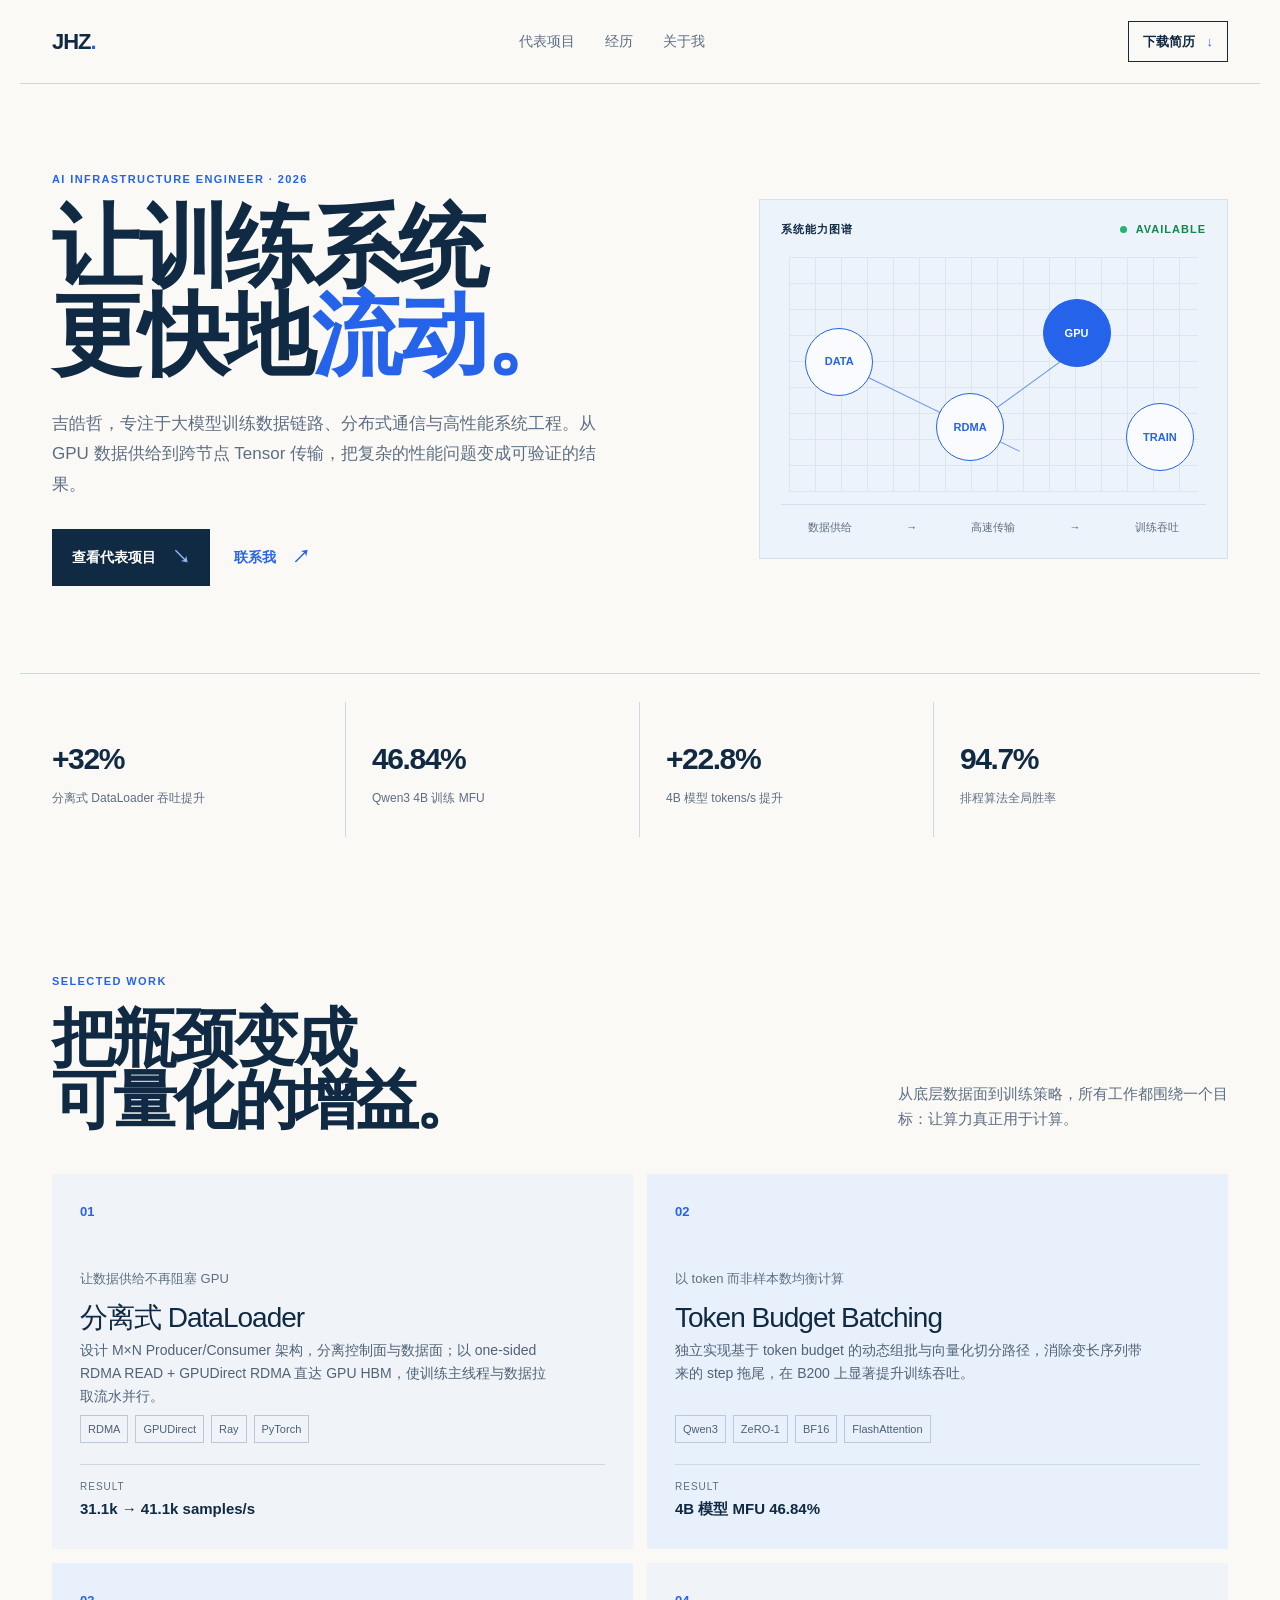
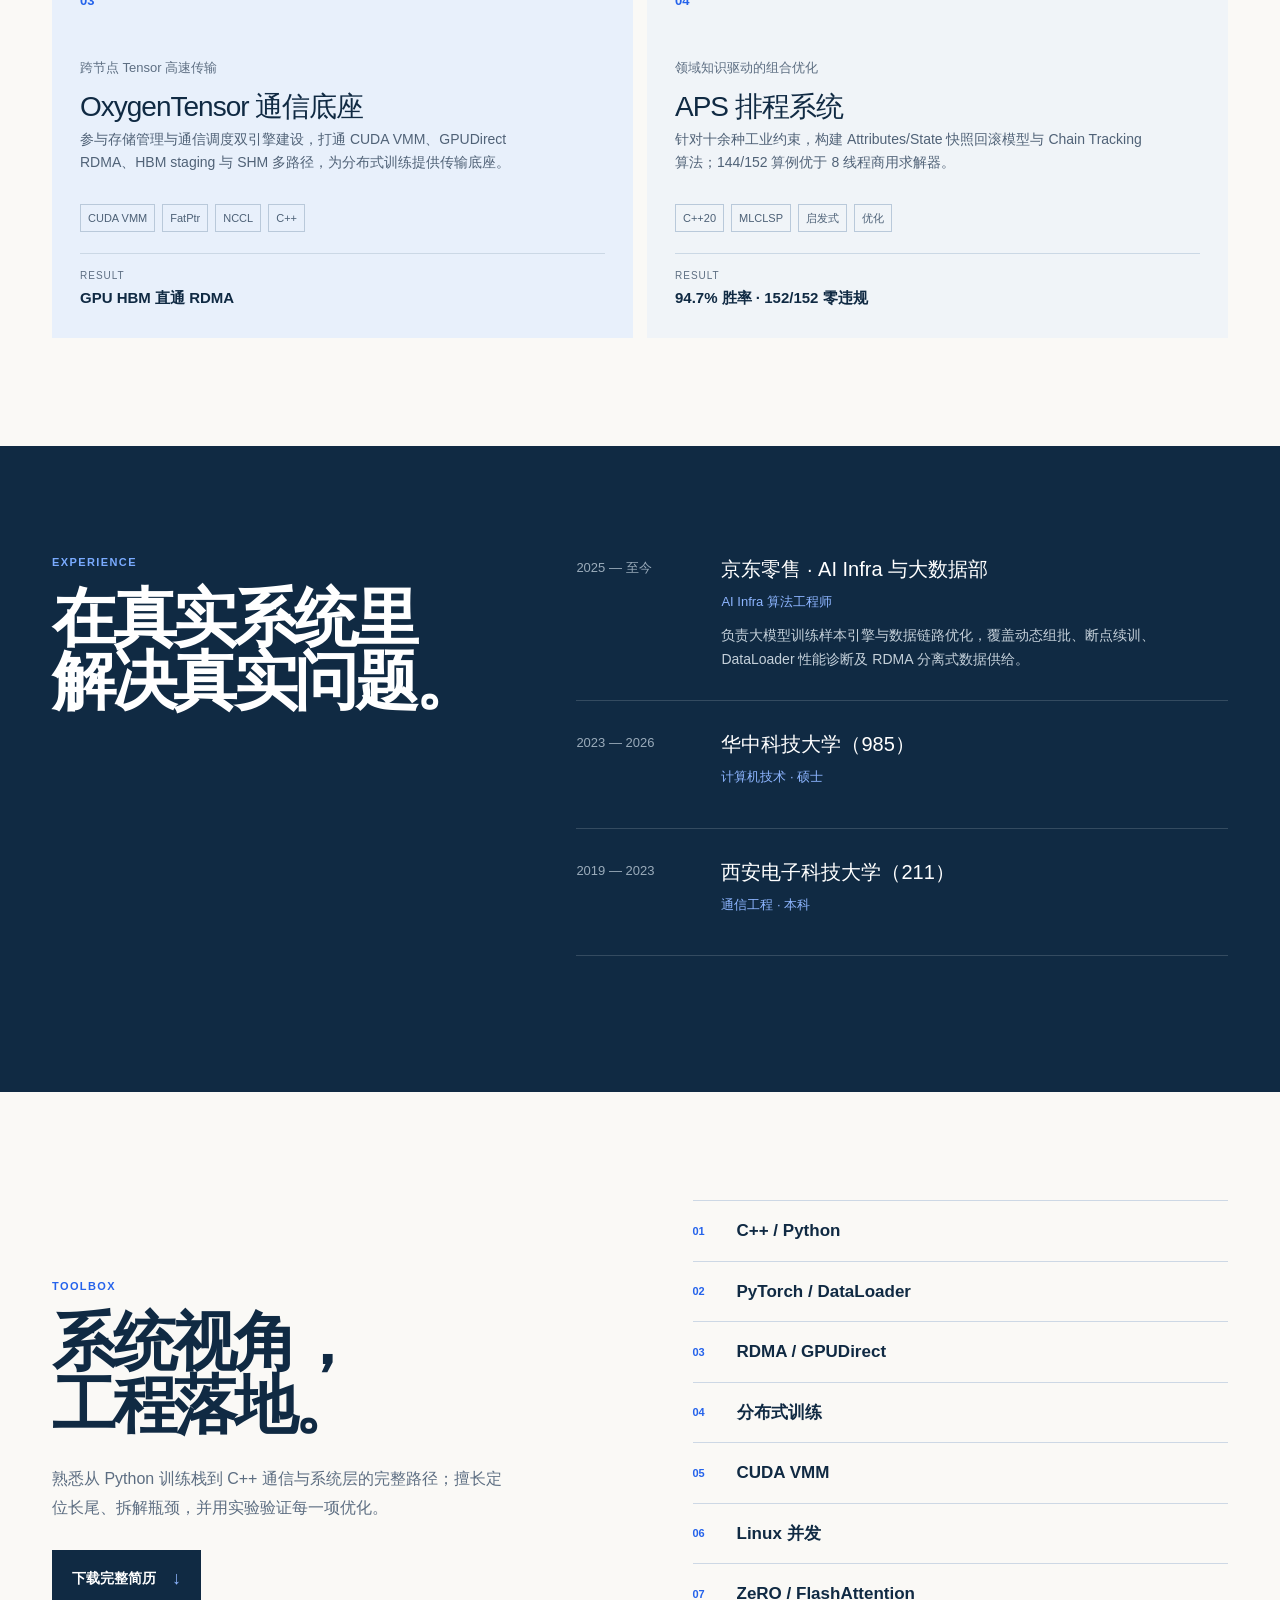
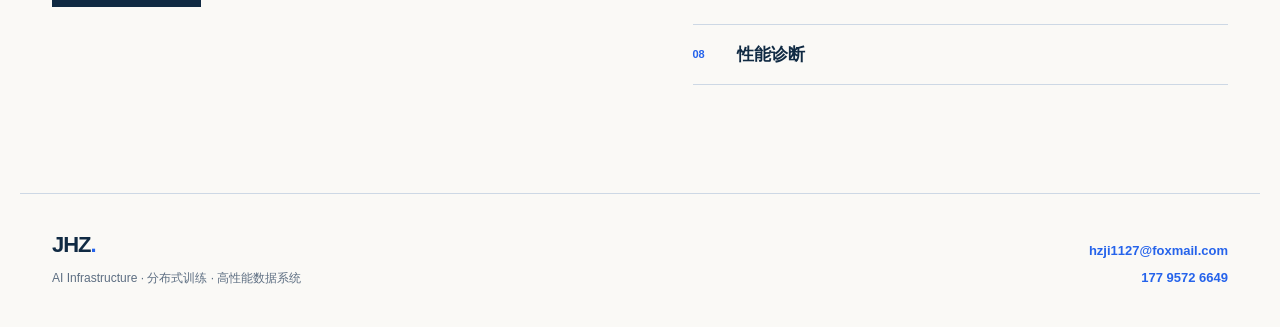
==== docs/index.html @ 4a2fa107 "docs: 增加 GitHub Pages 静态站点" ====
<!doctype html>
<html lang="zh-CN">
<head>
  <meta charset="utf-8"><meta name="viewport" content="width=device-width,initial-scale=1">
  <meta name="description" content="吉皓哲｜AI Infrastructure、分布式训练与高性能数据系统">
  <meta property="og:image" content="og.png"><title>吉皓哲｜AI Infrastructure Engineer</title>
  <link rel="stylesheet" href="style.css">
</head>
<body>
<main>
  <nav class="nav"><a class="brand" href="#top">JHZ<span>.</span></a><div class="nav-links"><a href="#projects">代表项目</a><a href="#experience">经历</a><a href="#about">关于我</a></div><a class="nav-cta" href="吉皓哲-简历.pdf" download>下载简历 <span>↓</span></a></nav>
  <section class="hero" id="top"><div class="hero-copy"><p class="eyebrow">AI INFRASTRUCTURE ENGINEER · 2026</p><h1>让训练系统<br>更快地<span>流动。</span></h1><p class="intro">吉皓哲，专注于大模型训练数据链路、分布式通信与高性能系统工程。从 GPU 数据供给到跨节点 Tensor 传输，把复杂的性能问题变成可验证的结果。</p><div class="hero-actions"><a class="button primary" href="#projects">查看代表项目 <span>↘</span></a><a class="button text" href="mailto:hzji1127@foxmail.com">联系我 <span>↗</span></a></div></div><aside class="hero-panel"><div class="panel-top"><span>系统能力图谱</span><span class="live"><i></i> AVAILABLE</span></div><div class="diagram"><div class="diagram-line line-one"></div><div class="diagram-line line-two"></div><div class="node node-a">DATA</div><div class="node node-b">RDMA</div><div class="node node-c">GPU</div><div class="node node-d">TRAIN</div></div><div class="panel-caption"><span>数据供给</span><b>→</b><span>高速传输</span><b>→</b><span>训练吞吐</span></div></aside></section>
  <section class="metrics"><div><strong>+32%</strong><span>分离式 DataLoader 吞吐提升</span></div><div><strong>46.84%</strong><span>Qwen3 4B 训练 MFU</span></div><div><strong>+22.8%</strong><span>4B 模型 tokens/s 提升</span></div><div><strong>94.7%</strong><span>排程算法全局胜率</span></div></section>
  <section class="projects section" id="projects"><div class="section-head"><div><p class="eyebrow">SELECTED WORK</p><h2>把瓶颈变成<br>可量化的增益。</h2></div><p>从底层数据面到训练策略，所有工作都围绕一个目标：让算力真正用于计算。</p></div><div class="project-grid">
    <article class="project-card"><div class="project-number">01</div><p class="project-subtitle">让数据供给不再阻塞 GPU</p><h3>分离式 DataLoader</h3><p class="project-detail">设计 M×N Producer/Consumer 架构，分离控制面与数据面；以 one-sided RDMA READ + GPUDirect RDMA 直达 GPU HBM，使训练主线程与数据拉取流水并行。</p><div class="tags"><span>RDMA</span><span>GPUDirect</span><span>Ray</span><span>PyTorch</span></div><div class="project-result"><span>RESULT</span><strong>31.1k → 41.1k samples/s</strong></div></article>
    <article class="project-card"><div class="project-number">02</div><p class="project-subtitle">以 token 而非样本数均衡计算</p><h3>Token Budget Batching</h3><p class="project-detail">独立实现基于 token budget 的动态组批与向量化切分路径，消除变长序列带来的 step 拖尾，在 B200 上显著提升训练吞吐。</p><div class="tags"><span>Qwen3</span><span>ZeRO-1</span><span>BF16</span><span>FlashAttention</span></div><div class="project-result"><span>RESULT</span><strong>4B 模型 MFU 46.84%</strong></div></article>
    <article class="project-card"><div class="project-number">03</div><p class="project-subtitle">跨节点 Tensor 高速传输</p><h3>OxygenTensor 通信底座</h3><p class="project-detail">参与存储管理与通信调度双引擎建设，打通 CUDA VMM、GPUDirect RDMA、HBM staging 与 SHM 多路径，为分布式训练提供传输底座。</p><div class="tags"><span>CUDA VMM</span><span>FatPtr</span><span>NCCL</span><span>C++</span></div><div class="project-result"><span>RESULT</span><strong>GPU HBM 直通 RDMA</strong></div></article>
    <article class="project-card"><div class="project-number">04</div><p class="project-subtitle">领域知识驱动的组合优化</p><h3>APS 排程系统</h3><p class="project-detail">针对十余种工业约束，构建 Attributes/State 快照回滚模型与 Chain Tracking 算法；144/152 算例优于 8 线程商用求解器。</p><div class="tags"><span>C++20</span><span>MLCLSP</span><span>启发式</span><span>优化</span></div><div class="project-result"><span>RESULT</span><strong>94.7% 胜率 · 152/152 零违规</strong></div></article>
  </div></section>
  <section class="experience section" id="experience"><div><p class="eyebrow">EXPERIENCE</p><h2>在真实系统里<br>解决真实问题。</h2></div><div class="timeline"><article><p>2025 — 至今</p><div><h3>京东零售 · AI Infra 与大数据部</h3><h4>AI Infra 算法工程师</h4><p>负责大模型训练样本引擎与数据链路优化，覆盖动态组批、断点续训、DataLoader 性能诊断及 RDMA 分离式数据供给。</p></div></article><article><p>2023 — 2026</p><div><h3>华中科技大学（985）</h3><h4>计算机技术 · 硕士</h4></div></article><article><p>2019 — 2023</p><div><h3>西安电子科技大学（211）</h3><h4>通信工程 · 本科</h4></div></article></div></section>
  <section class="about section" id="about"><div class="about-copy"><p class="eyebrow">TOOLBOX</p><h2>系统视角，<br>工程落地。</h2><p>熟悉从 Python 训练栈到 C++ 通信与系统层的完整路径；擅长定位长尾、拆解瓶颈，并用实验验证每一项优化。</p><a class="button primary" href="吉皓哲-简历.pdf" download>下载完整简历 <span>↓</span></a></div><div class="skill-list"><div><span>01</span>C++ / Python</div><div><span>02</span>PyTorch / DataLoader</div><div><span>03</span>RDMA / GPUDirect</div><div><span>04</span>分布式训练</div><div><span>05</span>CUDA VMM</div><div><span>06</span>Linux 并发</div><div><span>07</span>ZeRO / FlashAttention</div><div><span>08</span>性能诊断</div></div></section>
  <footer><div><a class="brand" href="#top">JHZ<span>.</span></a><p>AI Infrastructure · 分布式训练 · 高性能数据系统</p></div><div class="footer-contact"><a href="mailto:hzji1127@foxmail.com">hzji1127@foxmail.com</a><a href="tel:17795726649">177 9572 6649</a></div></footer>
</main>
</body></html>
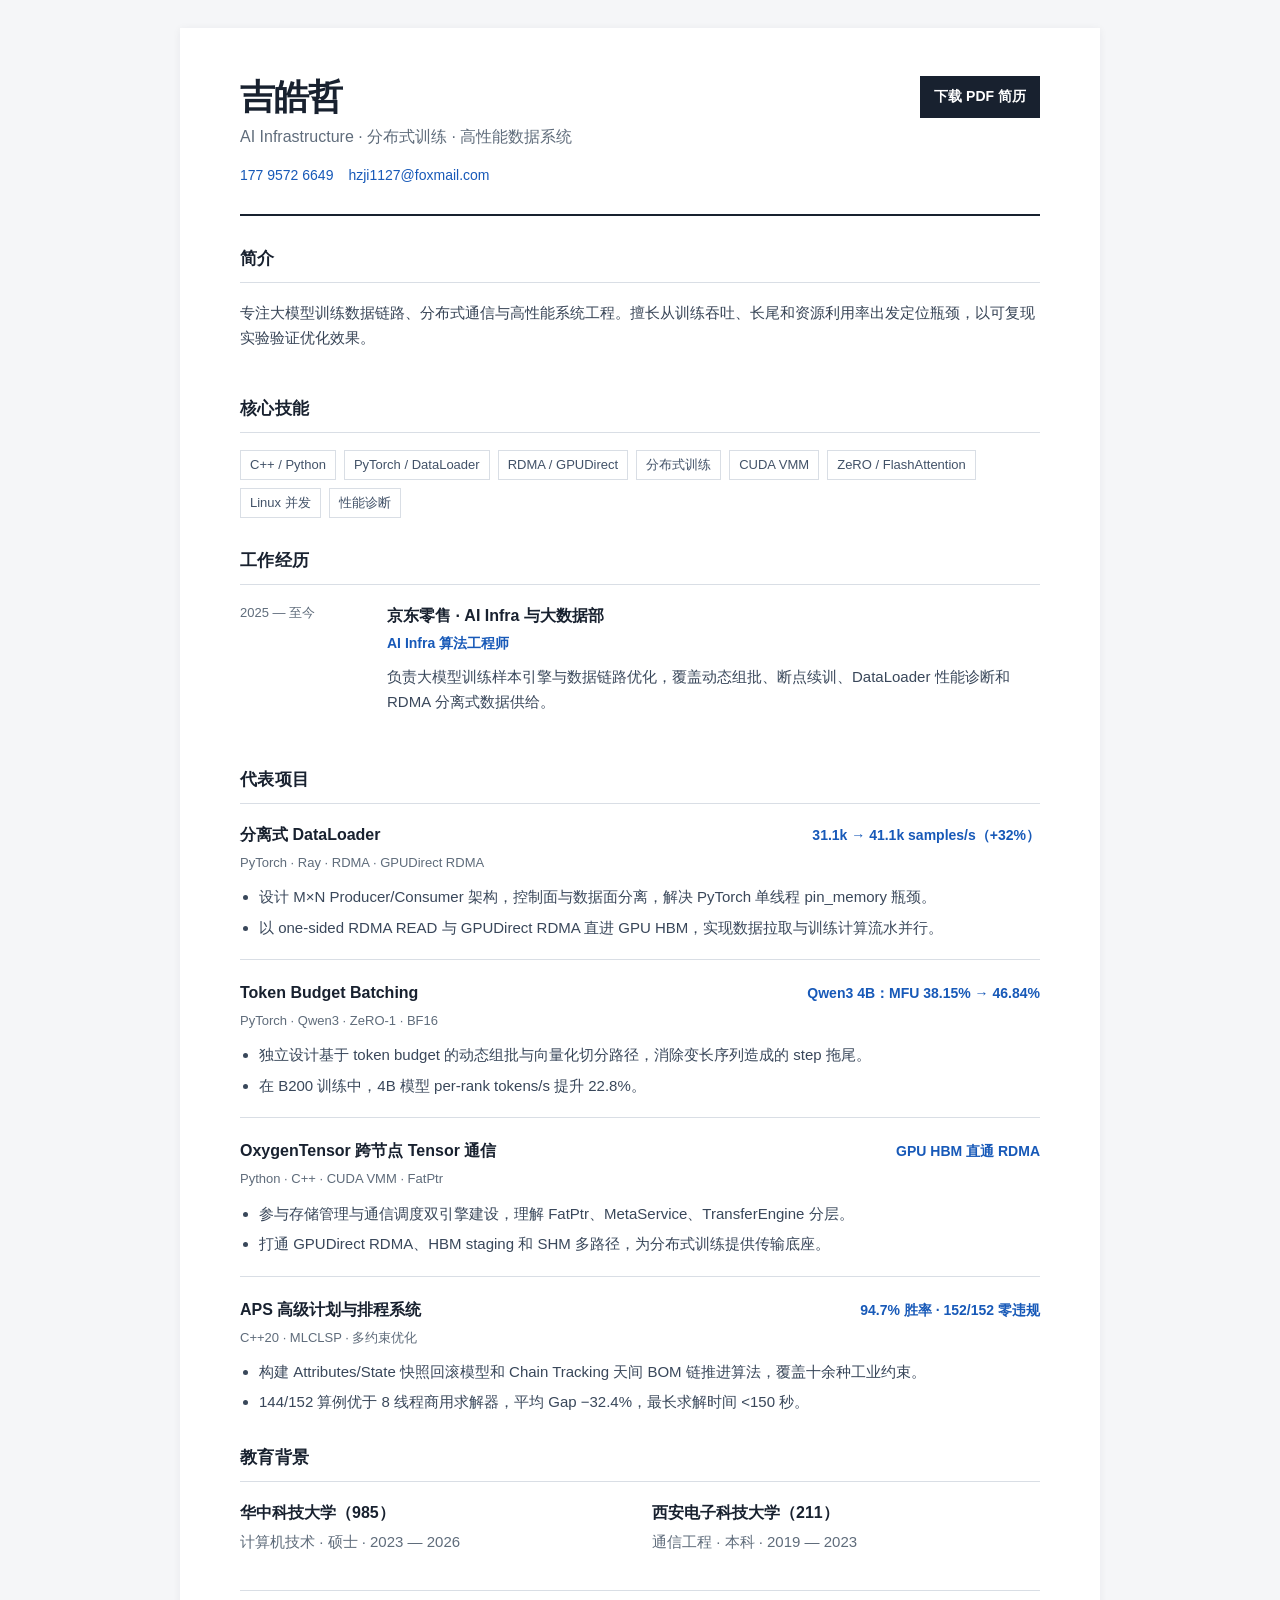
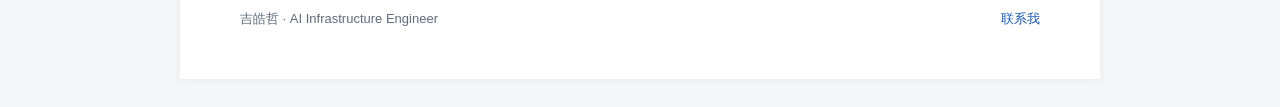
==== commit 8a4edd30: "docs: 简化个人主页为简历作品集展示" ====
--- a/docs/index.html
+++ b/docs/index.html
@@ -1,24 +1,16 @@
 <!doctype html>
-<html lang="zh-CN">
-<head>
-  <meta charset="utf-8"><meta name="viewport" content="width=device-width,initial-scale=1">
-  <meta name="description" content="吉皓哲｜AI Infrastructure、分布式训练与高性能数据系统">
-  <meta property="og:image" content="og.png"><title>吉皓哲｜AI Infrastructure Engineer</title>
-  <link rel="stylesheet" href="style.css">
-</head>
-<body>
-<main>
-  <nav class="nav"><a class="brand" href="#top">JHZ<span>.</span></a><div class="nav-links"><a href="#projects">代表项目</a><a href="#experience">经历</a><a href="#about">关于我</a></div><a class="nav-cta" href="吉皓哲-简历.pdf" download>下载简历 <span>↓</span></a></nav>
-  <section class="hero" id="top"><div class="hero-copy"><p class="eyebrow">AI INFRASTRUCTURE ENGINEER · 2026</p><h1>让训练系统<br>更快地<span>流动。</span></h1><p class="intro">吉皓哲，专注于大模型训练数据链路、分布式通信与高性能系统工程。从 GPU 数据供给到跨节点 Tensor 传输，把复杂的性能问题变成可验证的结果。</p><div class="hero-actions"><a class="button primary" href="#projects">查看代表项目 <span>↘</span></a><a class="button text" href="mailto:hzji1127@foxmail.com">联系我 <span>↗</span></a></div></div><aside class="hero-panel"><div class="panel-top"><span>系统能力图谱</span><span class="live"><i></i> AVAILABLE</span></div><div class="diagram"><div class="diagram-line line-one"></div><div class="diagram-line line-two"></div><div class="node node-a">DATA</div><div class="node node-b">RDMA</div><div class="node node-c">GPU</div><div class="node node-d">TRAIN</div></div><div class="panel-caption"><span>数据供给</span><b>→</b><span>高速传输</span><b>→</b><span>训练吞吐</span></div></aside></section>
-  <section class="metrics"><div><strong>+32%</strong><span>分离式 DataLoader 吞吐提升</span></div><div><strong>46.84%</strong><span>Qwen3 4B 训练 MFU</span></div><div><strong>+22.8%</strong><span>4B 模型 tokens/s 提升</span></div><div><strong>94.7%</strong><span>排程算法全局胜率</span></div></section>
-  <section class="projects section" id="projects"><div class="section-head"><div><p class="eyebrow">SELECTED WORK</p><h2>把瓶颈变成<br>可量化的增益。</h2></div><p>从底层数据面到训练策略，所有工作都围绕一个目标：让算力真正用于计算。</p></div><div class="project-grid">
-    <article class="project-card"><div class="project-number">01</div><p class="project-subtitle">让数据供给不再阻塞 GPU</p><h3>分离式 DataLoader</h3><p class="project-detail">设计 M×N Producer/Consumer 架构，分离控制面与数据面；以 one-sided RDMA READ + GPUDirect RDMA 直达 GPU HBM，使训练主线程与数据拉取流水并行。</p><div class="tags"><span>RDMA</span><span>GPUDirect</span><span>Ray</span><span>PyTorch</span></div><div class="project-result"><span>RESULT</span><strong>31.1k → 41.1k samples/s</strong></div></article>
-    <article class="project-card"><div class="project-number">02</div><p class="project-subtitle">以 token 而非样本数均衡计算</p><h3>Token Budget Batching</h3><p class="project-detail">独立实现基于 token budget 的动态组批与向量化切分路径，消除变长序列带来的 step 拖尾，在 B200 上显著提升训练吞吐。</p><div class="tags"><span>Qwen3</span><span>ZeRO-1</span><span>BF16</span><span>FlashAttention</span></div><div class="project-result"><span>RESULT</span><strong>4B 模型 MFU 46.84%</strong></div></article>
-    <article class="project-card"><div class="project-number">03</div><p class="project-subtitle">跨节点 Tensor 高速传输</p><h3>OxygenTensor 通信底座</h3><p class="project-detail">参与存储管理与通信调度双引擎建设，打通 CUDA VMM、GPUDirect RDMA、HBM staging 与 SHM 多路径，为分布式训练提供传输底座。</p><div class="tags"><span>CUDA VMM</span><span>FatPtr</span><span>NCCL</span><span>C++</span></div><div class="project-result"><span>RESULT</span><strong>GPU HBM 直通 RDMA</strong></div></article>
-    <article class="project-card"><div class="project-number">04</div><p class="project-subtitle">领域知识驱动的组合优化</p><h3>APS 排程系统</h3><p class="project-detail">针对十余种工业约束，构建 Attributes/State 快照回滚模型与 Chain Tracking 算法；144/152 算例优于 8 线程商用求解器。</p><div class="tags"><span>C++20</span><span>MLCLSP</span><span>启发式</span><span>优化</span></div><div class="project-result"><span>RESULT</span><strong>94.7% 胜率 · 152/152 零违规</strong></div></article>
-  </div></section>
-  <section class="experience section" id="experience"><div><p class="eyebrow">EXPERIENCE</p><h2>在真实系统里<br>解决真实问题。</h2></div><div class="timeline"><article><p>2025 — 至今</p><div><h3>京东零售 · AI Infra 与大数据部</h3><h4>AI Infra 算法工程师</h4><p>负责大模型训练样本引擎与数据链路优化，覆盖动态组批、断点续训、DataLoader 性能诊断及 RDMA 分离式数据供给。</p></div></article><article><p>2023 — 2026</p><div><h3>华中科技大学（985）</h3><h4>计算机技术 · 硕士</h4></div></article><article><p>2019 — 2023</p><div><h3>西安电子科技大学（211）</h3><h4>通信工程 · 本科</h4></div></article></div></section>
-  <section class="about section" id="about"><div class="about-copy"><p class="eyebrow">TOOLBOX</p><h2>系统视角，<br>工程落地。</h2><p>熟悉从 Python 训练栈到 C++ 通信与系统层的完整路径；擅长定位长尾、拆解瓶颈，并用实验验证每一项优化。</p><a class="button primary" href="吉皓哲-简历.pdf" download>下载完整简历 <span>↓</span></a></div><div class="skill-list"><div><span>01</span>C++ / Python</div><div><span>02</span>PyTorch / DataLoader</div><div><span>03</span>RDMA / GPUDirect</div><div><span>04</span>分布式训练</div><div><span>05</span>CUDA VMM</div><div><span>06</span>Linux 并发</div><div><span>07</span>ZeRO / FlashAttention</div><div><span>08</span>性能诊断</div></div></section>
-  <footer><div><a class="brand" href="#top">JHZ<span>.</span></a><p>AI Infrastructure · 分布式训练 · 高性能数据系统</p></div><div class="footer-contact"><a href="mailto:hzji1127@foxmail.com">hzji1127@foxmail.com</a><a href="tel:17795726649">177 9572 6649</a></div></footer>
-</main>
-</body></html>
+<html lang="zh-CN"><head><meta charset="utf-8"><meta name="viewport" content="width=device-width,initial-scale=1"><meta name="description" content="吉皓哲｜AI Infra、分布式训练与高性能数据系统"><meta property="og:image" content="og.png"><title>吉皓哲｜AI Infra 工程师</title><link rel="stylesheet" href="style.css"></head>
+<body><main class="page">
+  <header><div><h1>吉皓哲</h1><div class="target">AI Infrastructure · 分布式训练 · 高性能数据系统</div><div class="contact"><a href="tel:17795726649">177 9572 6649</a><a href="mailto:hzji1127@foxmail.com">hzji1127@foxmail.com</a></div></div><a class="resume" href="吉皓哲-简历.pdf" download>下载 PDF 简历</a></header>
+  <section><h2>简介</h2><p class="summary">专注大模型训练数据链路、分布式通信与高性能系统工程。擅长从训练吞吐、长尾和资源利用率出发定位瓶颈，以可复现实验验证优化效果。</p></section>
+  <section><h2>核心技能</h2><div class="skills"><span>C++ / Python</span><span>PyTorch / DataLoader</span><span>RDMA / GPUDirect</span><span>分布式训练</span><span>CUDA VMM</span><span>ZeRO / FlashAttention</span><span>Linux 并发</span><span>性能诊断</span></div></section>
+  <section><h2>工作经历</h2><article class="entry"><time>2025 — 至今</time><div><h3>京东零售 · AI Infra 与大数据部</h3><div class="role">AI Infra 算法工程师</div><p>负责大模型训练样本引擎与数据链路优化，覆盖动态组批、断点续训、DataLoader 性能诊断和 RDMA 分离式数据供给。</p></div></article></section>
+  <section><h2>代表项目</h2>
+    <article class="project"><div class="project-head"><h3>分离式 DataLoader</h3><div class="result">31.1k → 41.1k samples/s（+32%）</div></div><div class="stack">PyTorch · Ray · RDMA · GPUDirect RDMA</div><ul><li>设计 M×N Producer/Consumer 架构，控制面与数据面分离，解决 PyTorch 单线程 pin_memory 瓶颈。</li><li>以 one-sided RDMA READ 与 GPUDirect RDMA 直进 GPU HBM，实现数据拉取与训练计算流水并行。</li></ul></article>
+    <article class="project"><div class="project-head"><h3>Token Budget Batching</h3><div class="result">Qwen3 4B：MFU 38.15% → 46.84%</div></div><div class="stack">PyTorch · Qwen3 · ZeRO-1 · BF16</div><ul><li>独立设计基于 token budget 的动态组批与向量化切分路径，消除变长序列造成的 step 拖尾。</li><li>在 B200 训练中，4B 模型 per-rank tokens/s 提升 22.8%。</li></ul></article>
+    <article class="project"><div class="project-head"><h3>OxygenTensor 跨节点 Tensor 通信</h3><div class="result">GPU HBM 直通 RDMA</div></div><div class="stack">Python · C++ · CUDA VMM · FatPtr</div><ul><li>参与存储管理与通信调度双引擎建设，理解 FatPtr、MetaService、TransferEngine 分层。</li><li>打通 GPUDirect RDMA、HBM staging 和 SHM 多路径，为分布式训练提供传输底座。</li></ul></article>
+    <article class="project"><div class="project-head"><h3>APS 高级计划与排程系统</h3><div class="result">94.7% 胜率 · 152/152 零违规</div></div><div class="stack">C++20 · MLCLSP · 多约束优化</div><ul><li>构建 Attributes/State 快照回滚模型和 Chain Tracking 天间 BOM 链推进算法，覆盖十余种工业约束。</li><li>144/152 算例优于 8 线程商用求解器，平均 Gap −32.4%，最长求解时间 &lt;150 秒。</li></ul></article>
+  </section>
+  <section><h2>教育背景</h2><div class="edu"><div><h3>华中科技大学（985）</h3><p>计算机技术 · 硕士 · 2023 — 2026</p></div><div><h3>西安电子科技大学（211）</h3><p>通信工程 · 本科 · 2019 — 2023</p></div></div></section>
+  <footer><span>吉皓哲 · AI Infrastructure Engineer</span><a href="mailto:hzji1127@foxmail.com">联系我</a></footer>
+</main></body></html>
--- a/docs/style.css
+++ b/docs/style.css
@@ -0,0 +1,37 @@
+:root { --ink:#18212f; --muted:#5f6c7b; --line:#d9dee5; --blue:#1759b8; --paper:#fff; }
+* { box-sizing:border-box; }
+html { scroll-behavior:smooth; }
+body { margin:0; background:#f5f6f8; color:var(--ink); font:15px/1.7 -apple-system,BlinkMacSystemFont,"PingFang SC","Microsoft YaHei",sans-serif; }
+a { color:var(--blue); text-decoration:none; }
+a:hover { text-decoration:underline; }
+.page { max-width:920px; margin:28px auto; background:var(--paper); box-shadow:0 1px 8px #15263b0f; padding:48px 60px; }
+header { border-bottom:2px solid var(--ink); padding-bottom:26px; display:flex; justify-content:space-between; gap:24px; }
+h1,h2,h3,p { margin-top:0; }
+h1 { margin-bottom:5px; font-size:35px; letter-spacing:-1px; line-height:1.2; }
+.target { color:var(--muted); font-size:16px; }
+.contact { display:flex; gap:15px; flex-wrap:wrap; margin-top:14px; color:var(--muted); font-size:14px; }
+.resume { white-space:nowrap; align-self:start; background:var(--ink); color:#fff; padding:9px 14px; font-size:14px; font-weight:650; }
+.resume:hover { color:#fff; text-decoration:none; background:var(--blue); }
+section { padding:29px 0 0; }
+h2 { font-size:17px; letter-spacing:.3px; border-bottom:1px solid var(--line); padding-bottom:8px; margin-bottom:17px; }
+h3 { font-size:16px; margin-bottom:3px; }
+.summary { color:#374456; }
+.skills { display:flex; flex-wrap:wrap; gap:8px; }
+.skills span { border:1px solid var(--line); color:#425268; padding:3px 9px; font-size:13px; }
+.entry { display:grid; grid-template-columns:125px 1fr; gap:22px; padding:0 0 22px; }
+.entry time { color:var(--muted); font-size:13px; }
+.role { color:var(--blue); font-size:14px; font-weight:650; margin-bottom:8px; }
+.entry p { margin-bottom:0; color:#39475a; }
+.project { padding:19px 0; border-bottom:1px solid var(--line); }
+.project:first-of-type { padding-top:0; }
+.project:last-child { border-bottom:0; padding-bottom:0; }
+.project-head { display:flex; align-items:baseline; justify-content:space-between; gap:18px; }
+.project-head h3 { margin:0; }
+.result { color:var(--blue); font-size:14px; font-weight:700; text-align:right; }
+.stack { color:var(--muted); font-size:13px; margin:4px 0 10px; }
+ul { padding-left:19px; margin:0; color:#39475a; }
+li + li { margin-top:5px; }
+.edu { display:grid; grid-template-columns:1fr 1fr; gap:24px; }
+.edu p { color:var(--muted); margin:3px 0 0; }
+footer { margin-top:36px; padding-top:17px; border-top:1px solid var(--line); color:var(--muted); font-size:13px; display:flex; justify-content:space-between; }
+@media (max-width:640px) { .page { margin:0; padding:30px 22px; } header,.project-head { display:block; }.resume { display:inline-block; margin-top:17px; }.entry { grid-template-columns:1fr; gap:3px; padding-bottom:20px; }.result { text-align:left; margin-top:7px; }.edu { grid-template-columns:1fr; gap:16px; } footer { display:block; }.contact { gap:8px 13px; } }
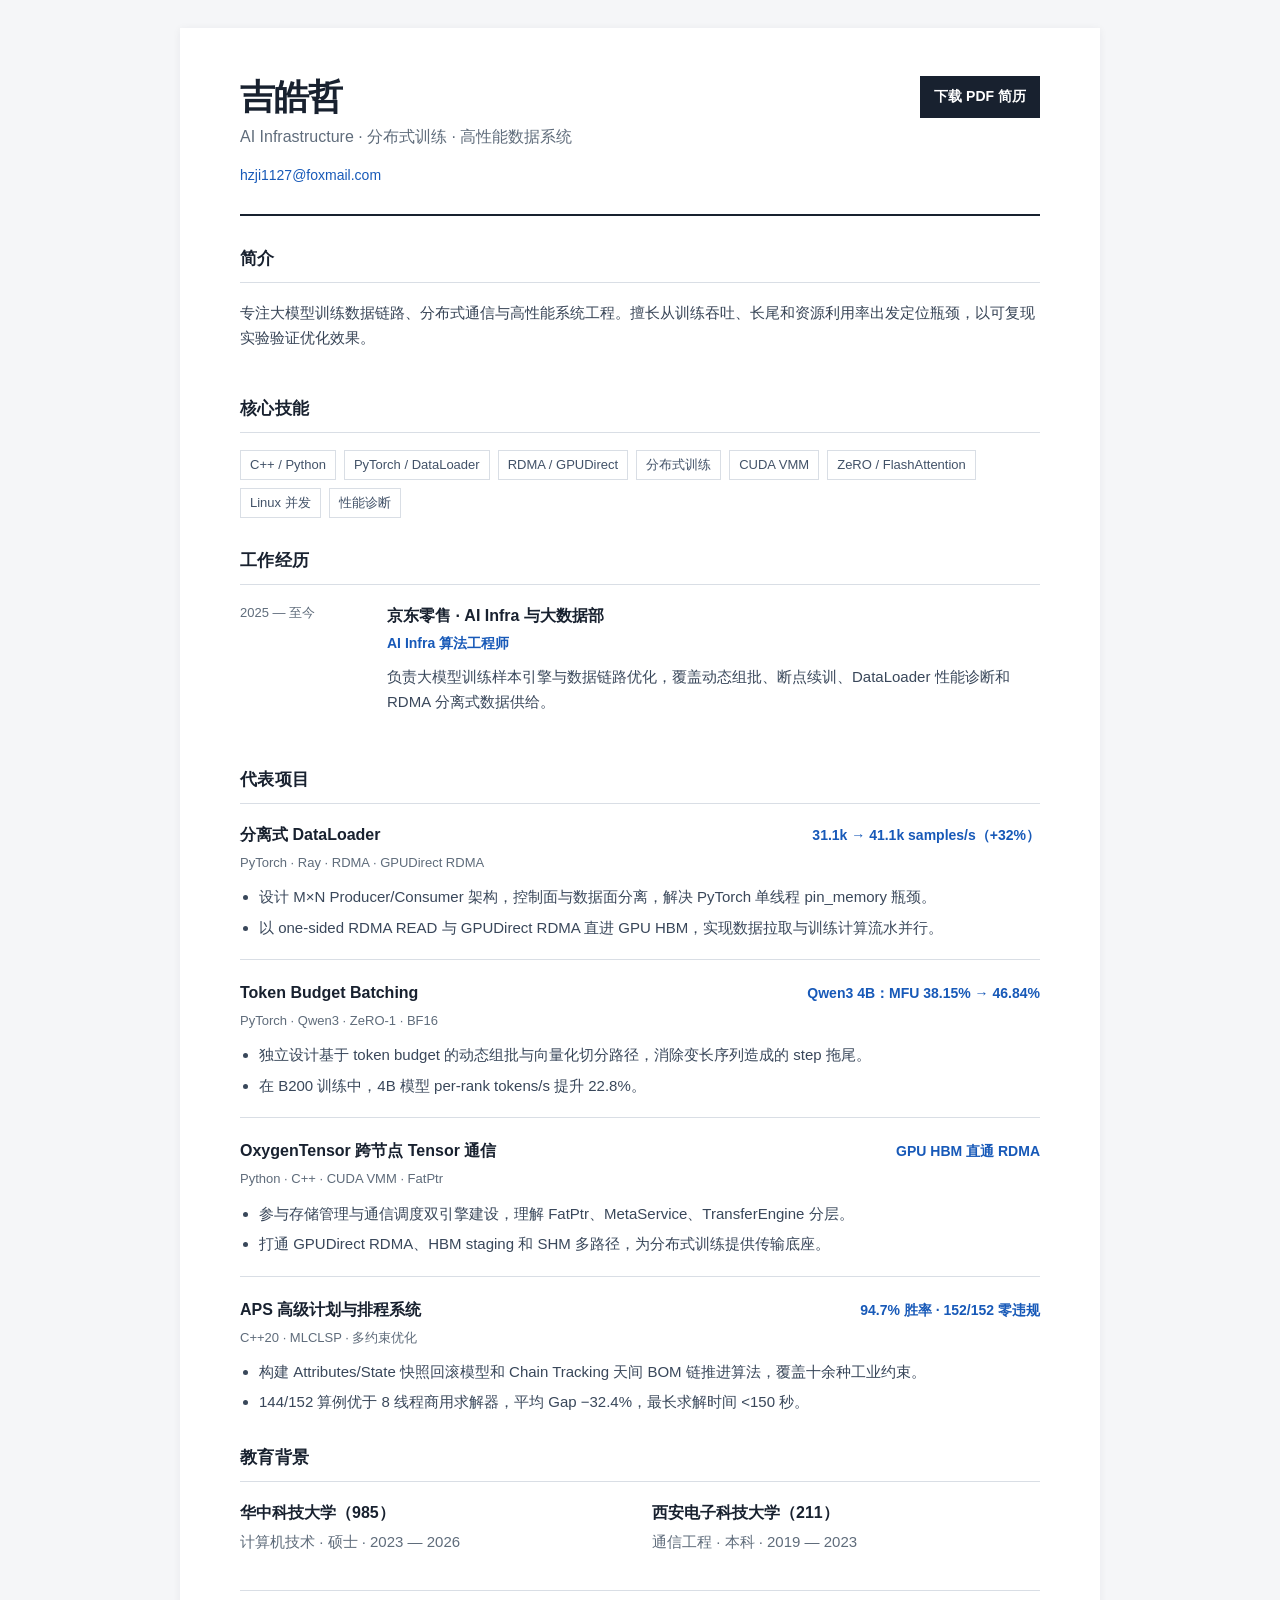
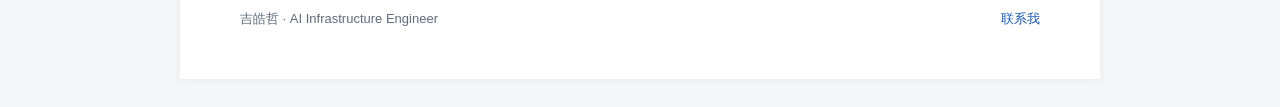
==== commit 0588424b: "docs: 隐藏个人电话并统一姓名标识" ====
--- a/docs/index.html
+++ b/docs/index.html
@@ -1,7 +1,7 @@
 <!doctype html>
 <html lang="zh-CN"><head><meta charset="utf-8"><meta name="viewport" content="width=device-width,initial-scale=1"><meta name="description" content="吉皓哲｜AI Infra、分布式训练与高性能数据系统"><meta property="og:image" content="og.png"><title>吉皓哲｜AI Infra 工程师</title><link rel="stylesheet" href="style.css"></head>
 <body><main class="page">
-  <header><div><h1>吉皓哲</h1><div class="target">AI Infrastructure · 分布式训练 · 高性能数据系统</div><div class="contact"><a href="tel:17795726649">177 9572 6649</a><a href="mailto:hzji1127@foxmail.com">hzji1127@foxmail.com</a></div></div><a class="resume" href="吉皓哲-简历.pdf" download>下载 PDF 简历</a></header>
+  <header><div><h1>吉皓哲</h1><div class="target">AI Infrastructure · 分布式训练 · 高性能数据系统</div><div class="contact"><a href="mailto:hzji1127@foxmail.com">hzji1127@foxmail.com</a></div></div><a class="resume" href="吉皓哲-简历.pdf" download>下载 PDF 简历</a></header>
   <section><h2>简介</h2><p class="summary">专注大模型训练数据链路、分布式通信与高性能系统工程。擅长从训练吞吐、长尾和资源利用率出发定位瓶颈，以可复现实验验证优化效果。</p></section>
   <section><h2>核心技能</h2><div class="skills"><span>C++ / Python</span><span>PyTorch / DataLoader</span><span>RDMA / GPUDirect</span><span>分布式训练</span><span>CUDA VMM</span><span>ZeRO / FlashAttention</span><span>Linux 并发</span><span>性能诊断</span></div></section>
   <section><h2>工作经历</h2><article class="entry"><time>2025 — 至今</time><div><h3>京东零售 · AI Infra 与大数据部</h3><div class="role">AI Infra 算法工程师</div><p>负责大模型训练样本引擎与数据链路优化，覆盖动态组批、断点续训、DataLoader 性能诊断和 RDMA 分离式数据供给。</p></div></article></section>
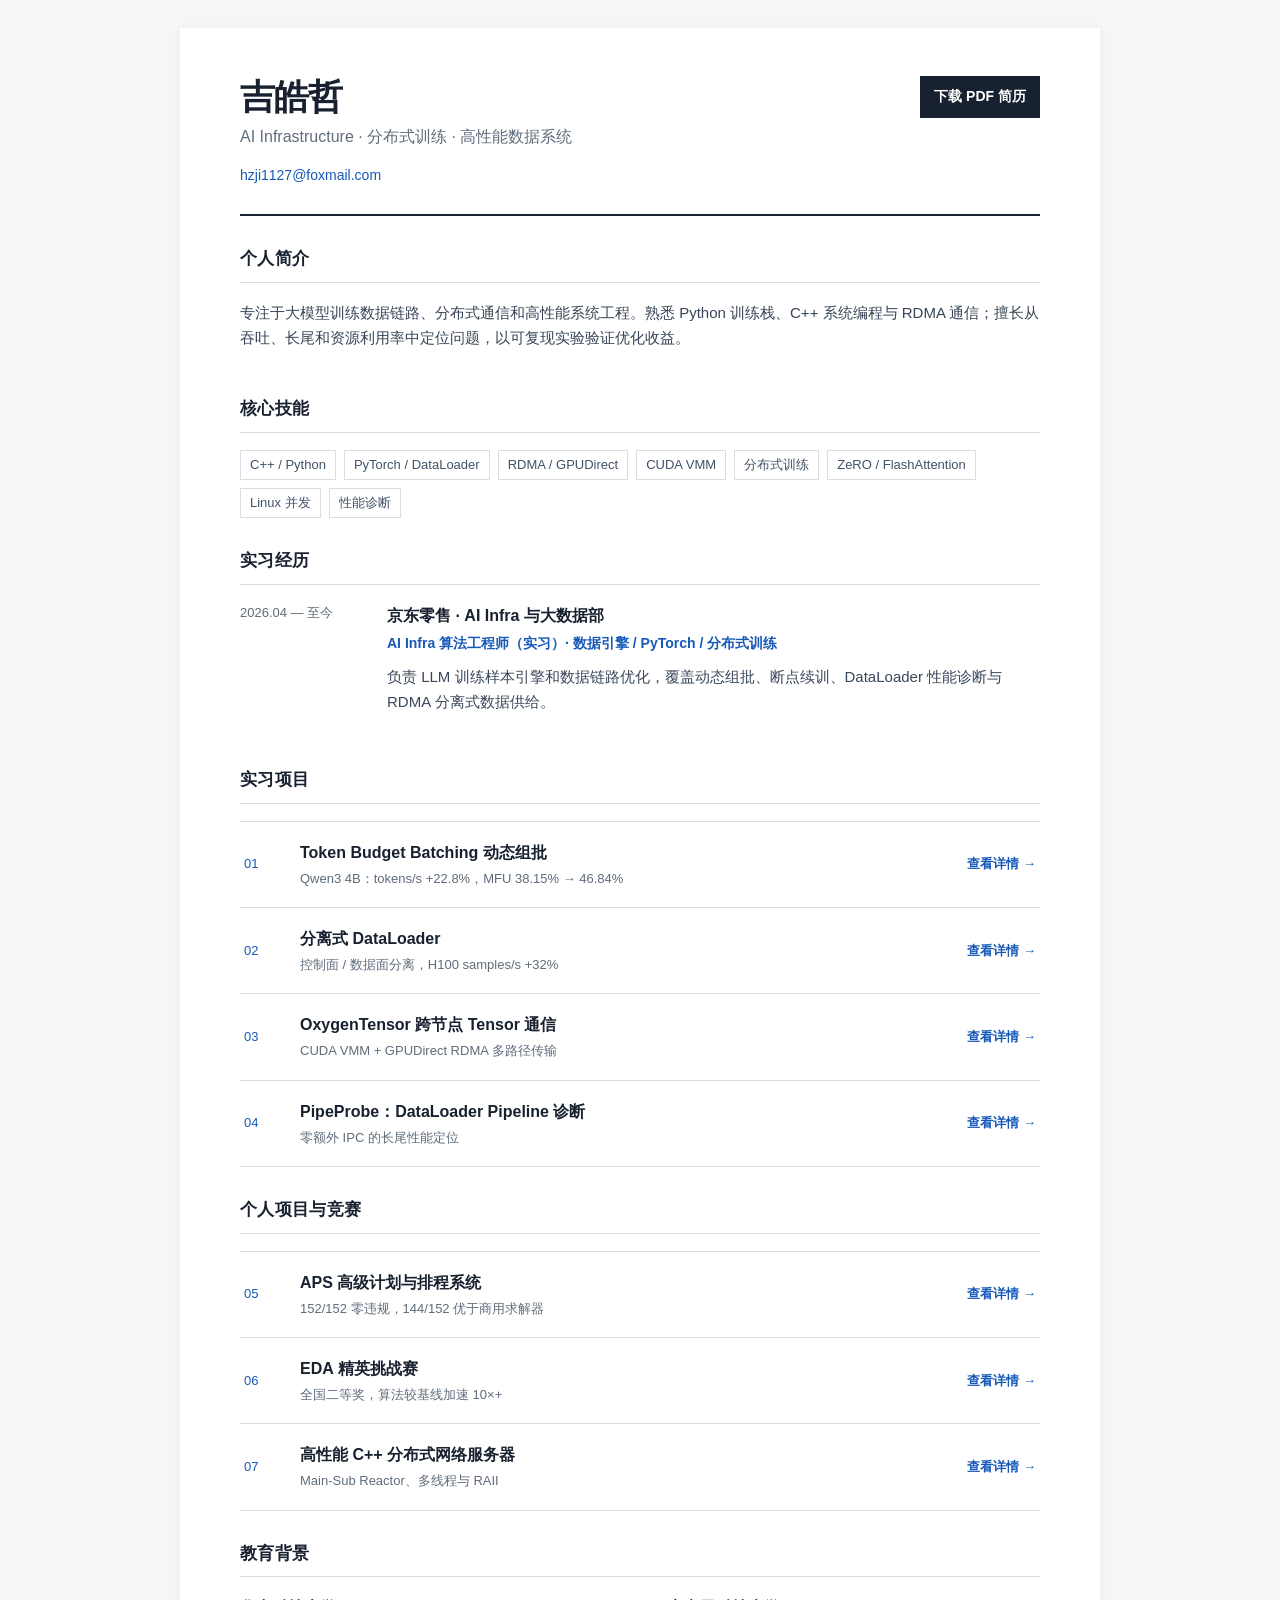
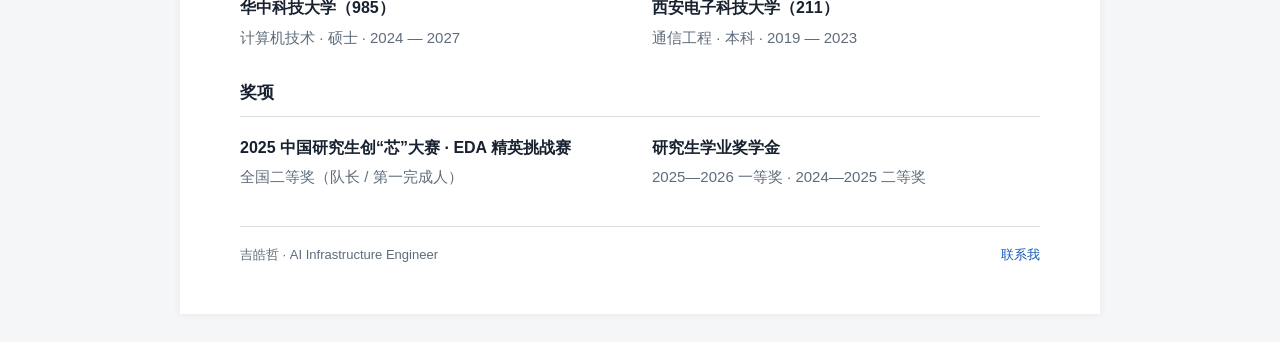
==== commit 6b068d64: "docs: 拆分项目详情页并区分实习与个人项目" ====
--- a/docs/index.html
+++ b/docs/index.html
@@ -1,16 +1,20 @@
 <!doctype html>
-<html lang="zh-CN"><head><meta charset="utf-8"><meta name="viewport" content="width=device-width,initial-scale=1"><meta name="description" content="吉皓哲｜AI Infra、分布式训练与高性能数据系统"><meta property="og:image" content="og.png"><title>吉皓哲｜AI Infra 工程师</title><link rel="stylesheet" href="style.css"></head>
-<body><main class="page">
-  <header><div><h1>吉皓哲</h1><div class="target">AI Infrastructure · 分布式训练 · 高性能数据系统</div><div class="contact"><a href="mailto:hzji1127@foxmail.com">hzji1127@foxmail.com</a></div></div><a class="resume" href="吉皓哲-简历.pdf" download>下载 PDF 简历</a></header>
-  <section><h2>简介</h2><p class="summary">专注大模型训练数据链路、分布式通信与高性能系统工程。擅长从训练吞吐、长尾和资源利用率出发定位瓶颈，以可复现实验验证优化效果。</p></section>
-  <section><h2>核心技能</h2><div class="skills"><span>C++ / Python</span><span>PyTorch / DataLoader</span><span>RDMA / GPUDirect</span><span>分布式训练</span><span>CUDA VMM</span><span>ZeRO / FlashAttention</span><span>Linux 并发</span><span>性能诊断</span></div></section>
-  <section><h2>工作经历</h2><article class="entry"><time>2025 — 至今</time><div><h3>京东零售 · AI Infra 与大数据部</h3><div class="role">AI Infra 算法工程师</div><p>负责大模型训练样本引擎与数据链路优化，覆盖动态组批、断点续训、DataLoader 性能诊断和 RDMA 分离式数据供给。</p></div></article></section>
-  <section><h2>代表项目</h2>
-    <article class="project"><div class="project-head"><h3>分离式 DataLoader</h3><div class="result">31.1k → 41.1k samples/s（+32%）</div></div><div class="stack">PyTorch · Ray · RDMA · GPUDirect RDMA</div><ul><li>设计 M×N Producer/Consumer 架构，控制面与数据面分离，解决 PyTorch 单线程 pin_memory 瓶颈。</li><li>以 one-sided RDMA READ 与 GPUDirect RDMA 直进 GPU HBM，实现数据拉取与训练计算流水并行。</li></ul></article>
-    <article class="project"><div class="project-head"><h3>Token Budget Batching</h3><div class="result">Qwen3 4B：MFU 38.15% → 46.84%</div></div><div class="stack">PyTorch · Qwen3 · ZeRO-1 · BF16</div><ul><li>独立设计基于 token budget 的动态组批与向量化切分路径，消除变长序列造成的 step 拖尾。</li><li>在 B200 训练中，4B 模型 per-rank tokens/s 提升 22.8%。</li></ul></article>
-    <article class="project"><div class="project-head"><h3>OxygenTensor 跨节点 Tensor 通信</h3><div class="result">GPU HBM 直通 RDMA</div></div><div class="stack">Python · C++ · CUDA VMM · FatPtr</div><ul><li>参与存储管理与通信调度双引擎建设，理解 FatPtr、MetaService、TransferEngine 分层。</li><li>打通 GPUDirect RDMA、HBM staging 和 SHM 多路径，为分布式训练提供传输底座。</li></ul></article>
-    <article class="project"><div class="project-head"><h3>APS 高级计划与排程系统</h3><div class="result">94.7% 胜率 · 152/152 零违规</div></div><div class="stack">C++20 · MLCLSP · 多约束优化</div><ul><li>构建 Attributes/State 快照回滚模型和 Chain Tracking 天间 BOM 链推进算法，覆盖十余种工业约束。</li><li>144/152 算例优于 8 线程商用求解器，平均 Gap −32.4%，最长求解时间 &lt;150 秒。</li></ul></article>
-  </section>
-  <section><h2>教育背景</h2><div class="edu"><div><h3>华中科技大学（985）</h3><p>计算机技术 · 硕士 · 2023 — 2026</p></div><div><h3>西安电子科技大学（211）</h3><p>通信工程 · 本科 · 2019 — 2023</p></div></div></section>
-  <footer><span>吉皓哲 · AI Infrastructure Engineer</span><a href="mailto:hzji1127@foxmail.com">联系我</a></footer>
-</main></body></html>
+<html lang="zh-CN"><head><meta charset="utf-8"><meta name="viewport" content="width=device-width,initial-scale=1"><meta name="description" content="吉皓哲｜AI Infra、分布式训练与高性能数据系统"><title>吉皓哲｜项目作品集</title><link rel="stylesheet" href="style.css"></head>
+<body><main class="page"><header><div><h1>吉皓哲</h1><div class="target">AI Infrastructure · 分布式训练 · 高性能数据系统</div><div class="contact"><a href="mailto:hzji1127@foxmail.com">hzji1127@foxmail.com</a></div></div><a class="resume" href="吉皓哲-简历.pdf" download>下载 PDF 简历</a></header>
+<section><h2>个人简介</h2><p class="summary">专注于大模型训练数据链路、分布式通信和高性能系统工程。熟悉 Python 训练栈、C++ 系统编程与 RDMA 通信；擅长从吞吐、长尾和资源利用率中定位问题，以可复现实验验证优化收益。</p></section>
+<section><h2>核心技能</h2><div class="skills"><span>C++ / Python</span><span>PyTorch / DataLoader</span><span>RDMA / GPUDirect</span><span>CUDA VMM</span><span>分布式训练</span><span>ZeRO / FlashAttention</span><span>Linux 并发</span><span>性能诊断</span></div></section>
+<section><h2>实习经历</h2><article class="entry"><time>2026.04 — 至今</time><div><h3>京东零售 · AI Infra 与大数据部</h3><div class="role">AI Infra 算法工程师（实习）· 数据引擎 / PyTorch / 分布式训练</div><p>负责 LLM 训练样本引擎和数据链路优化，覆盖动态组批、断点续训、DataLoader 性能诊断与 RDMA 分离式数据供给。</p></div></article></section>
+<section><h2>实习项目</h2><div class="project-list">
+<a class="project-link" href="projects/dynamic-batching.html"><span>01</span><div><h3>Token Budget Batching 动态组批</h3><p>Qwen3 4B：tokens/s +22.8%，MFU 38.15% → 46.84%</p></div><b>查看详情 →</b></a>
+<a class="project-link" href="projects/disaggregated-dataloader.html"><span>02</span><div><h3>分离式 DataLoader</h3><p>控制面 / 数据面分离，H100 samples/s +32%</p></div><b>查看详情 →</b></a>
+<a class="project-link" href="projects/oxygen-tensor.html"><span>03</span><div><h3>OxygenTensor 跨节点 Tensor 通信</h3><p>CUDA VMM + GPUDirect RDMA 多路径传输</p></div><b>查看详情 →</b></a>
+<a class="project-link" href="projects/pipeprobe.html"><span>04</span><div><h3>PipeProbe：DataLoader Pipeline 诊断</h3><p>零额外 IPC 的长尾性能定位</p></div><b>查看详情 →</b></a>
+</div></section>
+<section><h2>个人项目与竞赛</h2><div class="project-list">
+<a class="project-link" href="projects/aps.html"><span>05</span><div><h3>APS 高级计划与排程系统</h3><p>152/152 零违规，144/152 优于商用求解器</p></div><b>查看详情 →</b></a>
+<a class="project-link" href="projects/eda.html"><span>06</span><div><h3>EDA 精英挑战赛</h3><p>全国二等奖，算法较基线加速 10×+</p></div><b>查看详情 →</b></a>
+<a class="project-link" href="projects/network-server.html"><span>07</span><div><h3>高性能 C++ 分布式网络服务器</h3><p>Main-Sub Reactor、多线程与 RAII</p></div><b>查看详情 →</b></a>
+</div></section>
+<section><h2>教育背景</h2><div class="edu"><div><h3>华中科技大学（985）</h3><p>计算机技术 · 硕士 · 2024 — 2027</p></div><div><h3>西安电子科技大学（211）</h3><p>通信工程 · 本科 · 2019 — 2023</p></div></div></section>
+<section><h2>奖项</h2><div class="edu"><div><h3>2025 中国研究生创“芯”大赛 · EDA 精英挑战赛</h3><p>全国二等奖（队长 / 第一完成人）</p></div><div><h3>研究生学业奖学金</h3><p>2025—2026 一等奖 · 2024—2025 二等奖</p></div></div></section>
+<footer><span>吉皓哲 · AI Infrastructure Engineer</span><a href="mailto:hzji1127@foxmail.com">联系我</a></footer></main></body></html>
--- a/docs/style.css
+++ b/docs/style.css
@@ -34,4 +34,8 @@
 .edu { display:grid; grid-template-columns:1fr 1fr; gap:24px; }
 .edu p { color:var(--muted); margin:3px 0 0; }
 footer { margin-top:36px; padding-top:17px; border-top:1px solid var(--line); color:var(--muted); font-size:13px; display:flex; justify-content:space-between; }
+.project-list { border-top:1px solid var(--line); }
+.project-link { display:grid; grid-template-columns:42px 1fr auto; gap:14px; align-items:center; color:var(--ink); padding:17px 4px; border-bottom:1px solid var(--line); text-decoration:none; }
+.project-link:hover { background:#f7f9fc; text-decoration:none; }.project-link>span { color:var(--blue); font-size:13px; }.project-link h3 { margin:0; font-size:16px; }.project-link p { margin:2px 0 0; color:var(--muted); font-size:13px; }.project-link b { color:var(--blue); font-size:13px; font-weight:600; }
+.detail-page { max-width:980px; }.back { display:inline-block; margin-bottom:28px; font-size:14px; }.detail-title { border-bottom:2px solid var(--ink); padding-bottom:24px; margin-bottom:30px; }.detail-title h1 { margin:0 0 9px; font-size:31px; }.detail-title p { margin:0; color:var(--muted); }.detail-meta { margin-top:12px; color:var(--blue); font-size:13px; font-weight:650; }.detail-page section { padding-top:22px; }.detail-page h2 { margin-bottom:14px; }.architecture { display:grid; grid-template-columns:repeat(3,1fr); gap:12px; margin:18px 0; align-items:stretch; }.architecture .node-box { border:1px solid #b8c9df; background:#f7faff; padding:15px; min-height:100px; }.architecture .node-box strong { display:block; color:var(--blue); margin-bottom:5px; }.architecture .node-box p { color:#4c5b70; font-size:13px; margin:0; line-height:1.55; }.architecture .arrow { align-self:center; text-align:center; color:var(--blue); font-size:20px; }.architecture.flow { grid-template-columns:1fr 34px 1fr 34px 1fr; }.detail-page .result-grid { display:grid; grid-template-columns:repeat(3,1fr); border:1px solid var(--line); margin:18px 0; }.detail-page .result-grid div { padding:15px; border-right:1px solid var(--line); }.detail-page .result-grid div:last-child { border:0; }.detail-page .result-grid strong { color:var(--blue); font-size:18px; display:block; }.detail-page .result-grid span { color:var(--muted); font-size:12px; }
 @media (max-width:640px) { .page { margin:0; padding:30px 22px; } header,.project-head { display:block; }.resume { display:inline-block; margin-top:17px; }.entry { grid-template-columns:1fr; gap:3px; padding-bottom:20px; }.result { text-align:left; margin-top:7px; }.edu { grid-template-columns:1fr; gap:16px; } footer { display:block; }.contact { gap:8px 13px; } }
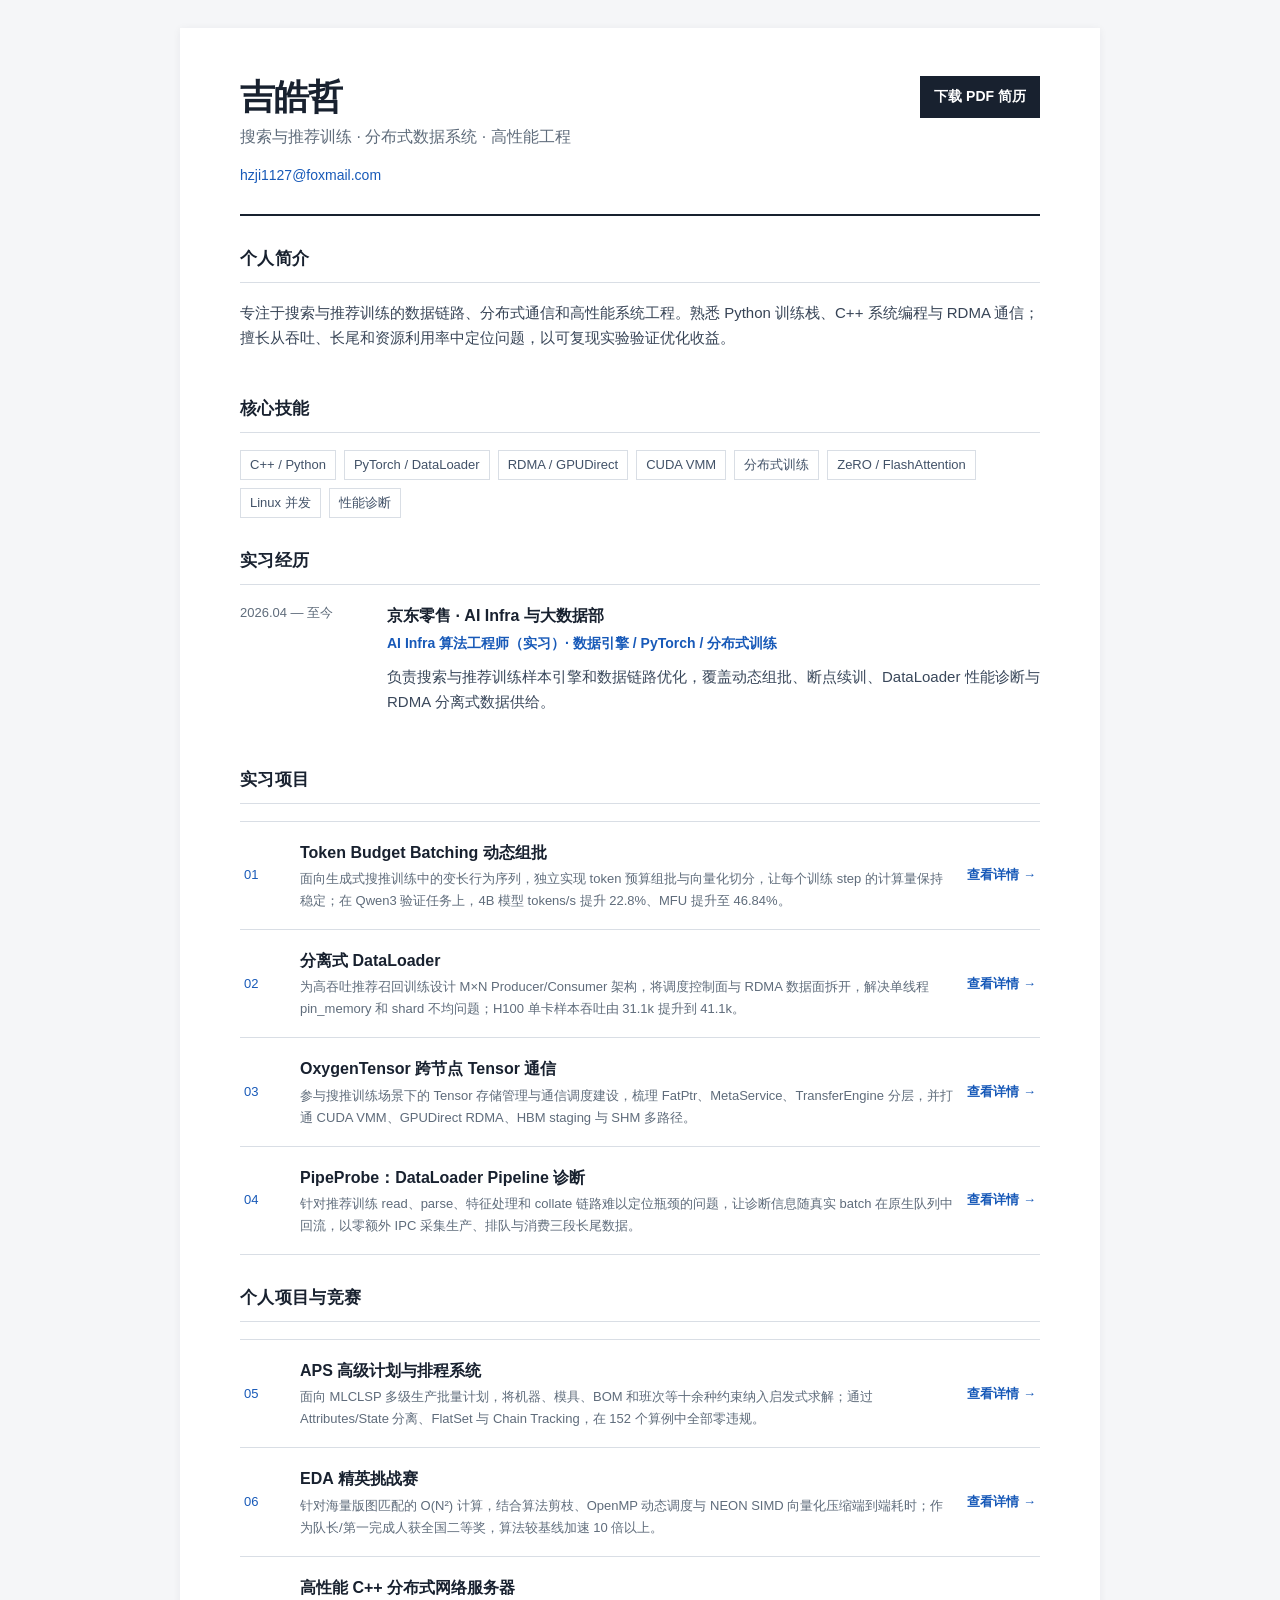
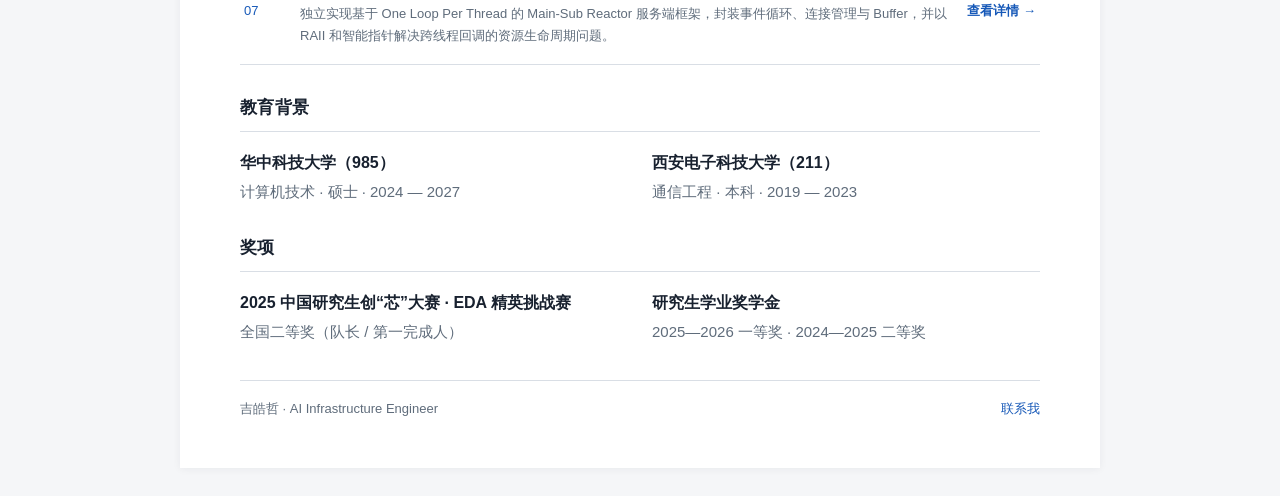
==== commit b006e717: "docs: 调整主页为搜推项目定位并补全摘要" ====
--- a/docs/index.html
+++ b/docs/index.html
@@ -1,19 +1,19 @@
 <!doctype html>
-<html lang="zh-CN"><head><meta charset="utf-8"><meta name="viewport" content="width=device-width,initial-scale=1"><meta name="description" content="吉皓哲｜AI Infra、分布式训练与高性能数据系统"><title>吉皓哲｜项目作品集</title><link rel="stylesheet" href="style.css"></head>
-<body><main class="page"><header><div><h1>吉皓哲</h1><div class="target">AI Infrastructure · 分布式训练 · 高性能数据系统</div><div class="contact"><a href="mailto:hzji1127@foxmail.com">hzji1127@foxmail.com</a></div></div><a class="resume" href="吉皓哲-简历.pdf" download>下载 PDF 简历</a></header>
-<section><h2>个人简介</h2><p class="summary">专注于大模型训练数据链路、分布式通信和高性能系统工程。熟悉 Python 训练栈、C++ 系统编程与 RDMA 通信；擅长从吞吐、长尾和资源利用率中定位问题，以可复现实验验证优化收益。</p></section>
+<html lang="zh-CN"><head><meta charset="utf-8"><meta name="viewport" content="width=device-width,initial-scale=1"><meta name="description" content="吉皓哲｜搜索推荐训练、分布式数据系统与高性能工程"><title>吉皓哲｜项目作品集</title><link rel="stylesheet" href="style.css"></head>
+<body><main class="page"><header><div><h1>吉皓哲</h1><div class="target">搜索与推荐训练 · 分布式数据系统 · 高性能工程</div><div class="contact"><a href="mailto:hzji1127@foxmail.com">hzji1127@foxmail.com</a></div></div><a class="resume" href="吉皓哲-简历.pdf" download>下载 PDF 简历</a></header>
+<section><h2>个人简介</h2><p class="summary">专注于搜索与推荐训练的数据链路、分布式通信和高性能系统工程。熟悉 Python 训练栈、C++ 系统编程与 RDMA 通信；擅长从吞吐、长尾和资源利用率中定位问题，以可复现实验验证优化收益。</p></section>
 <section><h2>核心技能</h2><div class="skills"><span>C++ / Python</span><span>PyTorch / DataLoader</span><span>RDMA / GPUDirect</span><span>CUDA VMM</span><span>分布式训练</span><span>ZeRO / FlashAttention</span><span>Linux 并发</span><span>性能诊断</span></div></section>
-<section><h2>实习经历</h2><article class="entry"><time>2026.04 — 至今</time><div><h3>京东零售 · AI Infra 与大数据部</h3><div class="role">AI Infra 算法工程师（实习）· 数据引擎 / PyTorch / 分布式训练</div><p>负责 LLM 训练样本引擎和数据链路优化，覆盖动态组批、断点续训、DataLoader 性能诊断与 RDMA 分离式数据供给。</p></div></article></section>
+<section><h2>实习经历</h2><article class="entry"><time>2026.04 — 至今</time><div><h3>京东零售 · AI Infra 与大数据部</h3><div class="role">AI Infra 算法工程师（实习）· 数据引擎 / PyTorch / 分布式训练</div><p>负责搜索与推荐训练样本引擎和数据链路优化，覆盖动态组批、断点续训、DataLoader 性能诊断与 RDMA 分离式数据供给。</p></div></article></section>
 <section><h2>实习项目</h2><div class="project-list">
-<a class="project-link" href="projects/dynamic-batching.html"><span>01</span><div><h3>Token Budget Batching 动态组批</h3><p>Qwen3 4B：tokens/s +22.8%，MFU 38.15% → 46.84%</p></div><b>查看详情 →</b></a>
-<a class="project-link" href="projects/disaggregated-dataloader.html"><span>02</span><div><h3>分离式 DataLoader</h3><p>控制面 / 数据面分离，H100 samples/s +32%</p></div><b>查看详情 →</b></a>
-<a class="project-link" href="projects/oxygen-tensor.html"><span>03</span><div><h3>OxygenTensor 跨节点 Tensor 通信</h3><p>CUDA VMM + GPUDirect RDMA 多路径传输</p></div><b>查看详情 →</b></a>
-<a class="project-link" href="projects/pipeprobe.html"><span>04</span><div><h3>PipeProbe：DataLoader Pipeline 诊断</h3><p>零额外 IPC 的长尾性能定位</p></div><b>查看详情 →</b></a>
+<a class="project-link" href="projects/dynamic-batching.html"><span>01</span><div><h3>Token Budget Batching 动态组批</h3><p>面向生成式搜推训练中的变长行为序列，独立实现 token 预算组批与向量化切分，让每个训练 step 的计算量保持稳定；在 Qwen3 验证任务上，4B 模型 tokens/s 提升 22.8%、MFU 提升至 46.84%。</p></div><b>查看详情 →</b></a>
+<a class="project-link" href="projects/disaggregated-dataloader.html"><span>02</span><div><h3>分离式 DataLoader</h3><p>为高吞吐推荐召回训练设计 M×N Producer/Consumer 架构，将调度控制面与 RDMA 数据面拆开，解决单线程 pin_memory 和 shard 不均问题；H100 单卡样本吞吐由 31.1k 提升到 41.1k。</p></div><b>查看详情 →</b></a>
+<a class="project-link" href="projects/oxygen-tensor.html"><span>03</span><div><h3>OxygenTensor 跨节点 Tensor 通信</h3><p>参与搜推训练场景下的 Tensor 存储管理与通信调度建设，梳理 FatPtr、MetaService、TransferEngine 分层，并打通 CUDA VMM、GPUDirect RDMA、HBM staging 与 SHM 多路径。</p></div><b>查看详情 →</b></a>
+<a class="project-link" href="projects/pipeprobe.html"><span>04</span><div><h3>PipeProbe：DataLoader Pipeline 诊断</h3><p>针对推荐训练 read、parse、特征处理和 collate 链路难以定位瓶颈的问题，让诊断信息随真实 batch 在原生队列中回流，以零额外 IPC 采集生产、排队与消费三段长尾数据。</p></div><b>查看详情 →</b></a>
 </div></section>
 <section><h2>个人项目与竞赛</h2><div class="project-list">
-<a class="project-link" href="projects/aps.html"><span>05</span><div><h3>APS 高级计划与排程系统</h3><p>152/152 零违规，144/152 优于商用求解器</p></div><b>查看详情 →</b></a>
-<a class="project-link" href="projects/eda.html"><span>06</span><div><h3>EDA 精英挑战赛</h3><p>全国二等奖，算法较基线加速 10×+</p></div><b>查看详情 →</b></a>
-<a class="project-link" href="projects/network-server.html"><span>07</span><div><h3>高性能 C++ 分布式网络服务器</h3><p>Main-Sub Reactor、多线程与 RAII</p></div><b>查看详情 →</b></a>
+<a class="project-link" href="projects/aps.html"><span>05</span><div><h3>APS 高级计划与排程系统</h3><p>面向 MLCLSP 多级生产批量计划，将机器、模具、BOM 和班次等十余种约束纳入启发式求解；通过 Attributes/State 分离、FlatSet 与 Chain Tracking，在 152 个算例中全部零违规。</p></div><b>查看详情 →</b></a>
+<a class="project-link" href="projects/eda.html"><span>06</span><div><h3>EDA 精英挑战赛</h3><p>针对海量版图匹配的 O(N²) 计算，结合算法剪枝、OpenMP 动态调度与 NEON SIMD 向量化压缩端到端耗时；作为队长/第一完成人获全国二等奖，算法较基线加速 10 倍以上。</p></div><b>查看详情 →</b></a>
+<a class="project-link" href="projects/network-server.html"><span>07</span><div><h3>高性能 C++ 分布式网络服务器</h3><p>独立实现基于 One Loop Per Thread 的 Main-Sub Reactor 服务端框架，封装事件循环、连接管理与 Buffer，并以 RAII 和智能指针解决跨线程回调的资源生命周期问题。</p></div><b>查看详情 →</b></a>
 </div></section>
 <section><h2>教育背景</h2><div class="edu"><div><h3>华中科技大学（985）</h3><p>计算机技术 · 硕士 · 2024 — 2027</p></div><div><h3>西安电子科技大学（211）</h3><p>通信工程 · 本科 · 2019 — 2023</p></div></div></section>
 <section><h2>奖项</h2><div class="edu"><div><h3>2025 中国研究生创“芯”大赛 · EDA 精英挑战赛</h3><p>全国二等奖（队长 / 第一完成人）</p></div><div><h3>研究生学业奖学金</h3><p>2025—2026 一等奖 · 2024—2025 二等奖</p></div></div></section>
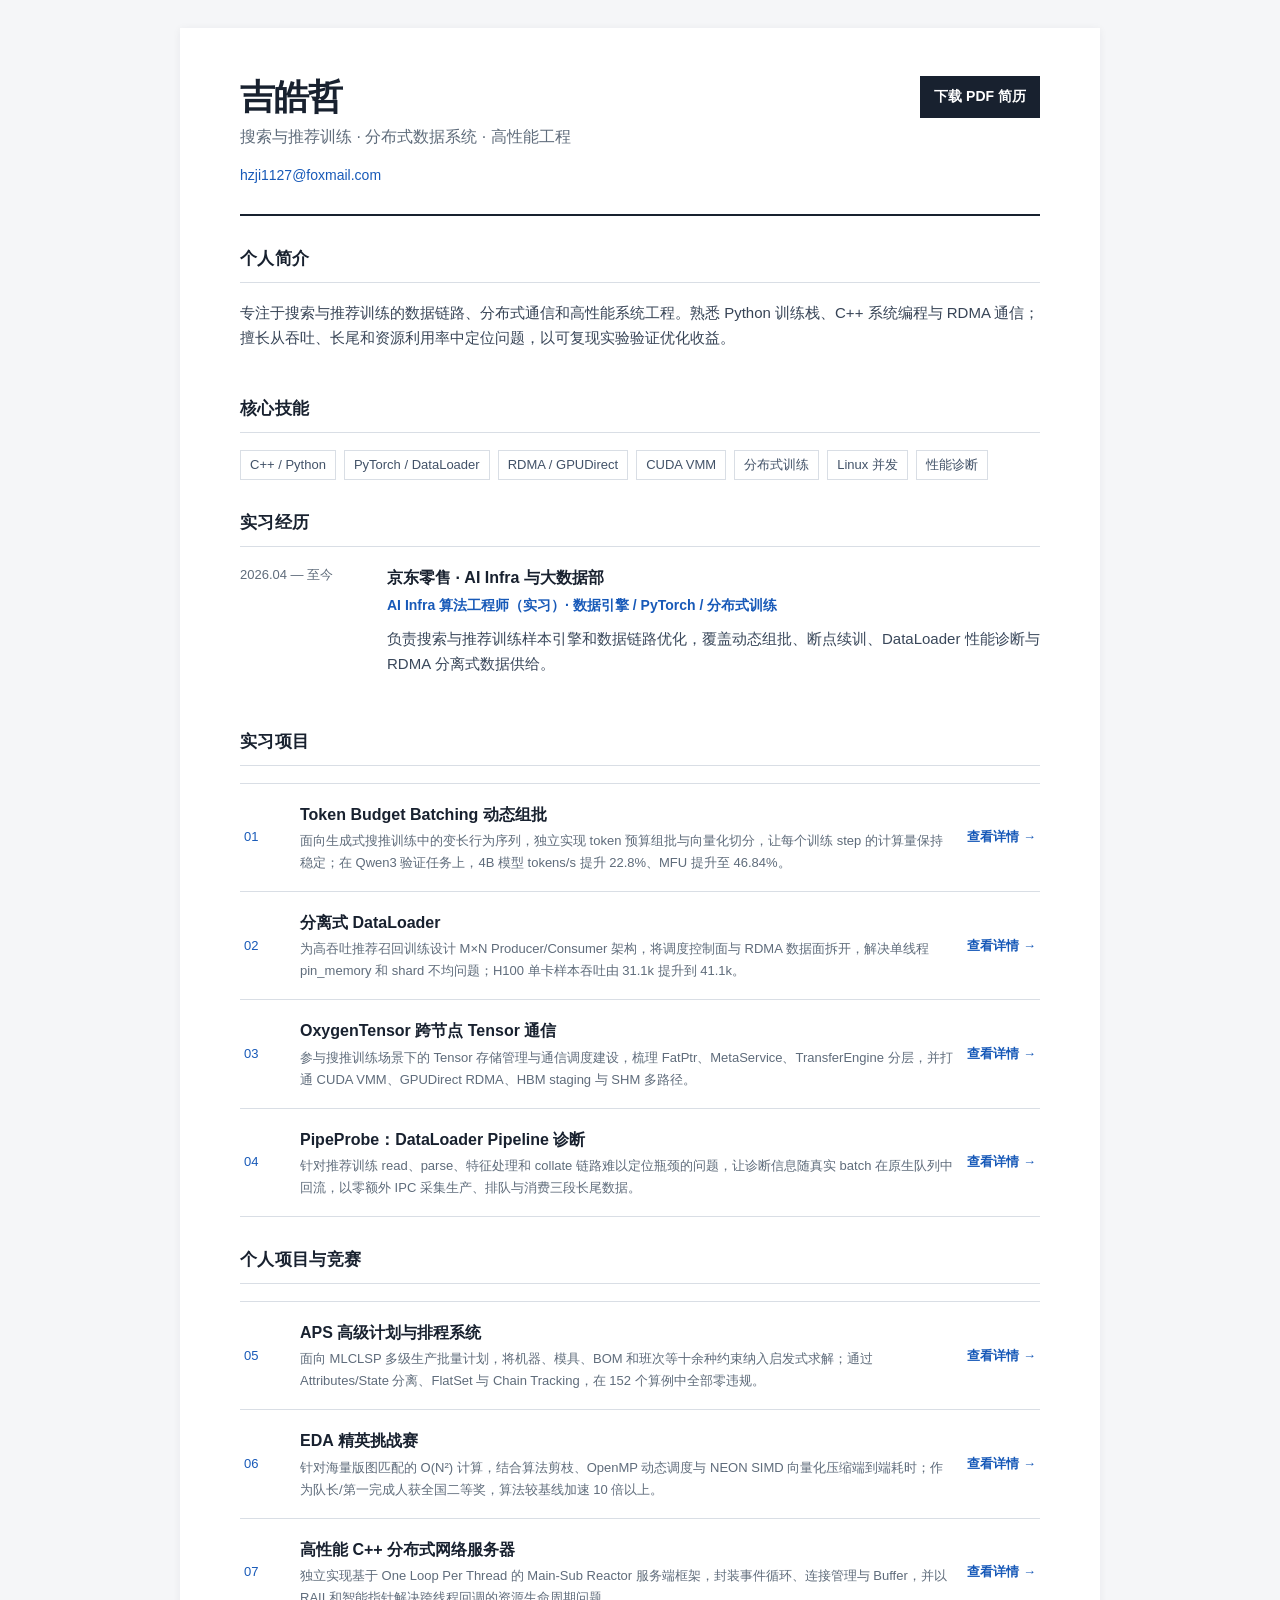
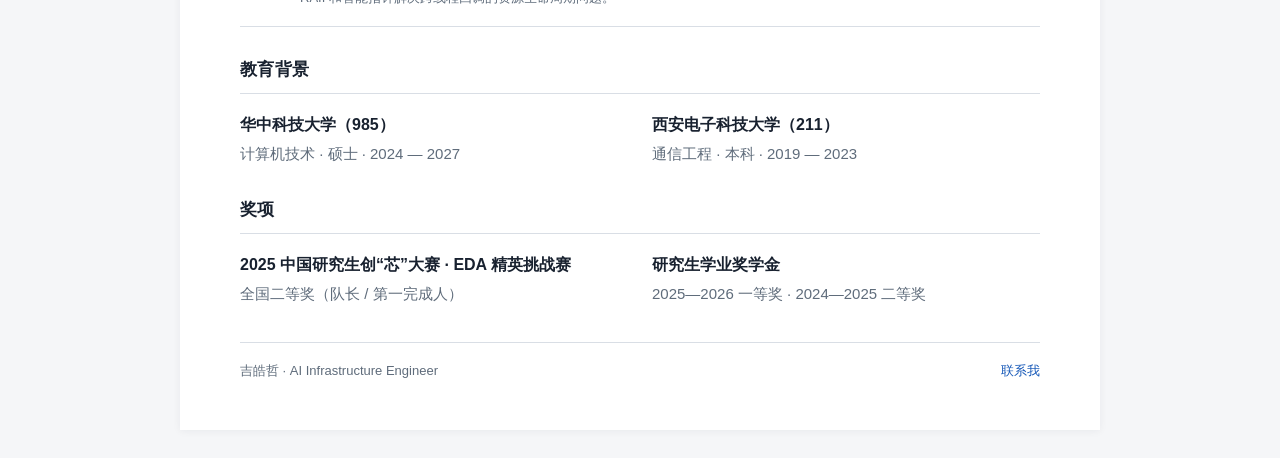
==== commit 918a3ccf: "docs: 补充项目架构图与详细设计说明" ====
--- a/docs/index.html
+++ b/docs/index.html
@@ -2,7 +2,7 @@
 <html lang="zh-CN"><head><meta charset="utf-8"><meta name="viewport" content="width=device-width,initial-scale=1"><meta name="description" content="吉皓哲｜搜索推荐训练、分布式数据系统与高性能工程"><title>吉皓哲｜项目作品集</title><link rel="stylesheet" href="style.css"></head>
 <body><main class="page"><header><div><h1>吉皓哲</h1><div class="target">搜索与推荐训练 · 分布式数据系统 · 高性能工程</div><div class="contact"><a href="mailto:hzji1127@foxmail.com">hzji1127@foxmail.com</a></div></div><a class="resume" href="吉皓哲-简历.pdf" download>下载 PDF 简历</a></header>
 <section><h2>个人简介</h2><p class="summary">专注于搜索与推荐训练的数据链路、分布式通信和高性能系统工程。熟悉 Python 训练栈、C++ 系统编程与 RDMA 通信；擅长从吞吐、长尾和资源利用率中定位问题，以可复现实验验证优化收益。</p></section>
-<section><h2>核心技能</h2><div class="skills"><span>C++ / Python</span><span>PyTorch / DataLoader</span><span>RDMA / GPUDirect</span><span>CUDA VMM</span><span>分布式训练</span><span>ZeRO / FlashAttention</span><span>Linux 并发</span><span>性能诊断</span></div></section>
+<section><h2>核心技能</h2><div class="skills"><span>C++ / Python</span><span>PyTorch / DataLoader</span><span>RDMA / GPUDirect</span><span>CUDA VMM</span><span>分布式训练</span><span>Linux 并发</span><span>性能诊断</span></div></section>
 <section><h2>实习经历</h2><article class="entry"><time>2026.04 — 至今</time><div><h3>京东零售 · AI Infra 与大数据部</h3><div class="role">AI Infra 算法工程师（实习）· 数据引擎 / PyTorch / 分布式训练</div><p>负责搜索与推荐训练样本引擎和数据链路优化，覆盖动态组批、断点续训、DataLoader 性能诊断与 RDMA 分离式数据供给。</p></div></article></section>
 <section><h2>实习项目</h2><div class="project-list">
 <a class="project-link" href="projects/dynamic-batching.html"><span>01</span><div><h3>Token Budget Batching 动态组批</h3><p>面向生成式搜推训练中的变长行为序列，独立实现 token 预算组批与向量化切分，让每个训练 step 的计算量保持稳定；在 Qwen3 验证任务上，4B 模型 tokens/s 提升 22.8%、MFU 提升至 46.84%。</p></div><b>查看详情 →</b></a>
--- a/docs/style.css
+++ b/docs/style.css
@@ -37,5 +37,5 @@
 .project-list { border-top:1px solid var(--line); }
 .project-link { display:grid; grid-template-columns:42px 1fr auto; gap:14px; align-items:center; color:var(--ink); padding:17px 4px; border-bottom:1px solid var(--line); text-decoration:none; }
 .project-link:hover { background:#f7f9fc; text-decoration:none; }.project-link>span { color:var(--blue); font-size:13px; }.project-link h3 { margin:0; font-size:16px; }.project-link p { margin:2px 0 0; color:var(--muted); font-size:13px; }.project-link b { color:var(--blue); font-size:13px; font-weight:600; }
-.detail-page { max-width:980px; }.back { display:inline-block; margin-bottom:28px; font-size:14px; }.detail-title { border-bottom:2px solid var(--ink); padding-bottom:24px; margin-bottom:30px; }.detail-title h1 { margin:0 0 9px; font-size:31px; }.detail-title p { margin:0; color:var(--muted); }.detail-meta { margin-top:12px; color:var(--blue); font-size:13px; font-weight:650; }.detail-page section { padding-top:22px; }.detail-page h2 { margin-bottom:14px; }.architecture { display:grid; grid-template-columns:repeat(3,1fr); gap:12px; margin:18px 0; align-items:stretch; }.architecture .node-box { border:1px solid #b8c9df; background:#f7faff; padding:15px; min-height:100px; }.architecture .node-box strong { display:block; color:var(--blue); margin-bottom:5px; }.architecture .node-box p { color:#4c5b70; font-size:13px; margin:0; line-height:1.55; }.architecture .arrow { align-self:center; text-align:center; color:var(--blue); font-size:20px; }.architecture.flow { grid-template-columns:1fr 34px 1fr 34px 1fr; }.detail-page .result-grid { display:grid; grid-template-columns:repeat(3,1fr); border:1px solid var(--line); margin:18px 0; }.detail-page .result-grid div { padding:15px; border-right:1px solid var(--line); }.detail-page .result-grid div:last-child { border:0; }.detail-page .result-grid strong { color:var(--blue); font-size:18px; display:block; }.detail-page .result-grid span { color:var(--muted); font-size:12px; }
-@media (max-width:640px) { .page { margin:0; padding:30px 22px; } header,.project-head { display:block; }.resume { display:inline-block; margin-top:17px; }.entry { grid-template-columns:1fr; gap:3px; padding-bottom:20px; }.result { text-align:left; margin-top:7px; }.edu { grid-template-columns:1fr; gap:16px; } footer { display:block; }.contact { gap:8px 13px; } }
+.detail-page { max-width:980px; }.back { display:inline-block; margin-bottom:28px; font-size:14px; }.detail-title { border-bottom:2px solid var(--ink); padding-bottom:24px; margin-bottom:30px; }.detail-title h1 { margin:0 0 9px; font-size:31px; }.detail-title p { margin:0; color:var(--muted); }.detail-meta { margin-top:12px; color:var(--blue); font-size:13px; font-weight:650; }.detail-page section { padding-top:22px; }.detail-page h2 { margin-bottom:14px; }.architecture { display:grid; grid-template-columns:repeat(3,1fr); gap:12px; margin:18px 0; align-items:stretch; }.architecture .node-box { border:1px solid #b8c9df; background:#f7faff; padding:15px; min-height:100px; }.architecture .node-box strong { display:block; color:var(--blue); margin-bottom:5px; }.architecture .node-box p { color:#4c5b70; font-size:13px; margin:0; line-height:1.55; }.architecture .arrow { align-self:center; text-align:center; color:var(--blue); font-size:20px; }.architecture.flow { grid-template-columns:1fr 34px 1fr 34px 1fr; }.detail-page .result-grid { display:grid; grid-template-columns:repeat(3,1fr); border:1px solid var(--line); margin:18px 0; }.detail-page .result-grid div { padding:15px; border-right:1px solid var(--line); }.detail-page .result-grid div:last-child { border:0; }.detail-page .result-grid strong { color:var(--blue); font-size:18px; display:block; }.detail-page .result-grid span { color:var(--muted); font-size:12px; }.mermaid { margin:18px 0; padding:16px; overflow-x:auto; border:1px solid var(--line); background:#fbfcfe; text-align:center; }.diagram-caption { margin:-8px 0 18px; color:var(--muted); font-size:13px; text-align:center; }
+@media (max-width:640px) { .page { margin:0; padding:30px 22px; } header,.project-head { display:block; }.resume { display:inline-block; margin-top:17px; }.entry { grid-template-columns:1fr; gap:3px; padding-bottom:20px; }.result { text-align:left; margin-top:7px; }.edu { grid-template-columns:1fr; gap:16px; } footer { display:block; }.contact { gap:8px 13px; }.mermaid { margin-left:-8px; margin-right:-8px; padding:10px; } }
